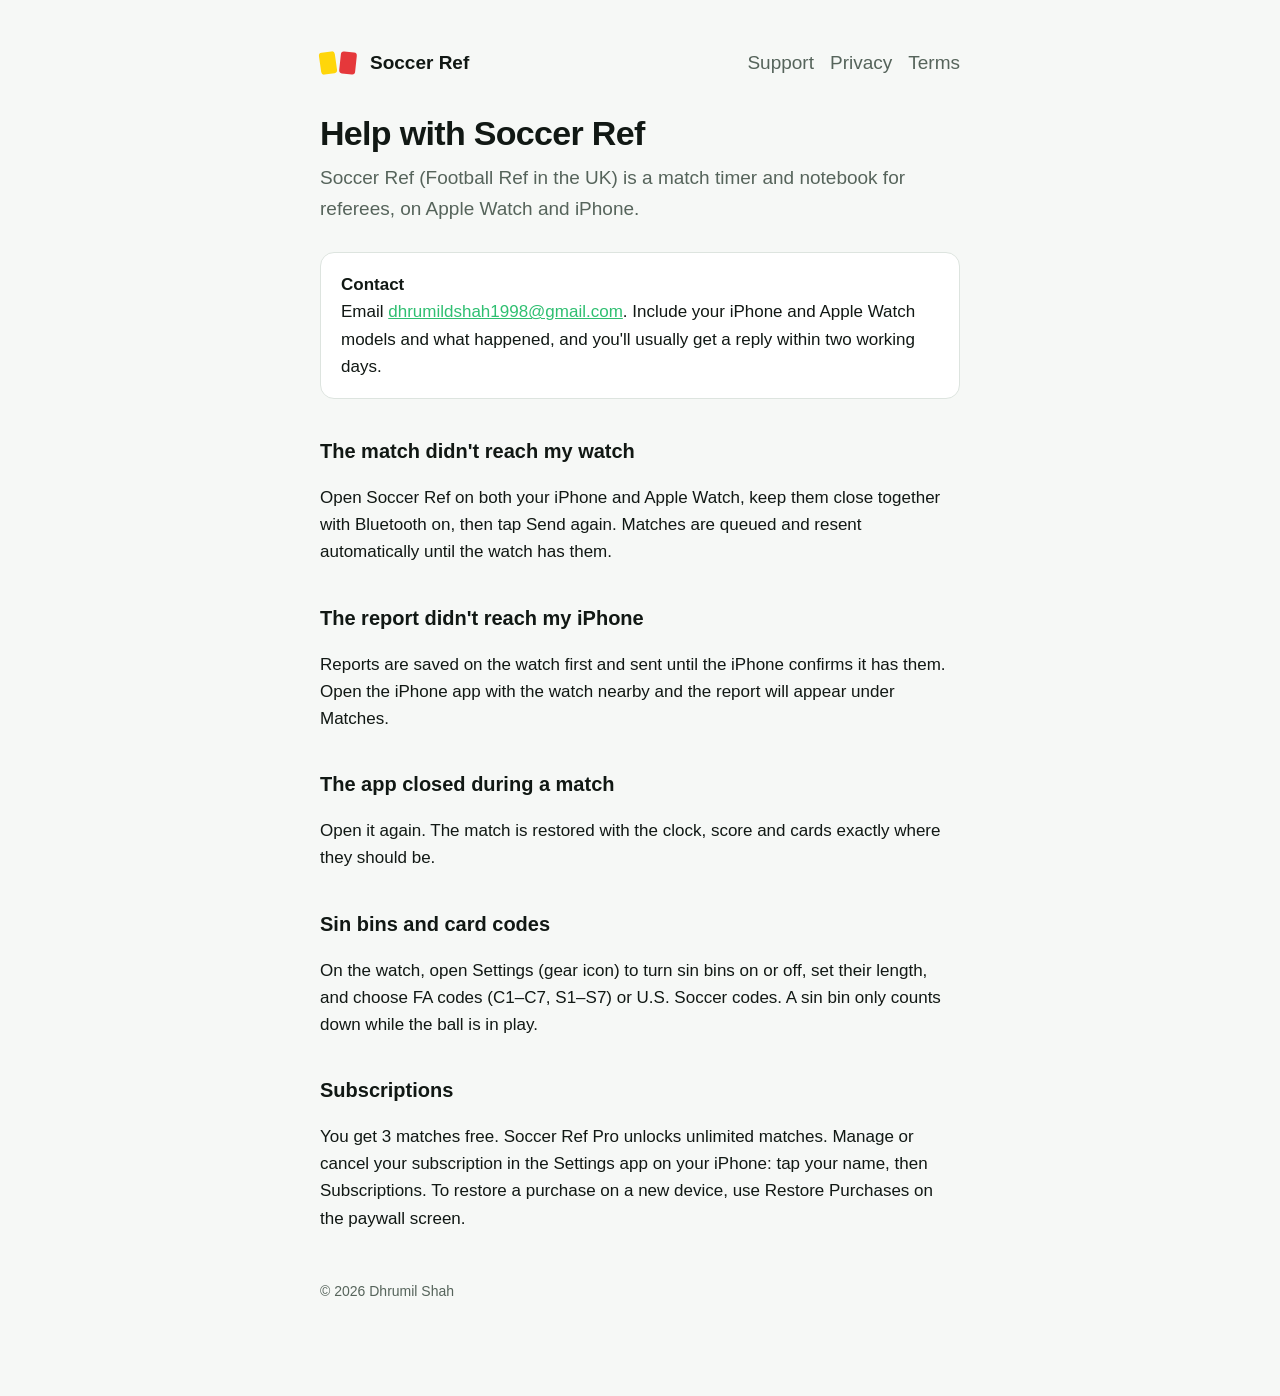
==== index.html @ 50238160 "Add files via upload" ====
<!doctype html><html lang="en"><head><meta charset="utf-8"><meta name="viewport" content="width=device-width,initial-scale=1"><link rel="stylesheet" href="style.css"><title>Soccer Ref Support</title><meta name="description" content="Help and contact for Soccer Ref (Football Ref in the UK), the Apple Watch app for referees."></head><body><main>
<header><span class="cards" aria-hidden="true"><i></i><i></i></span><a href="./">Soccer Ref</a><nav><a href="./">Support</a><a href="privacy.html">Privacy</a><a href="terms.html">Terms</a></nav></header>
<h1>Help with Soccer Ref</h1>
<p class="lede">Soccer Ref (Football Ref in the UK) is a match timer and notebook for referees, on Apple Watch and iPhone.</p>
<div class="box"><strong>Contact</strong><br>Email <a href="mailto:dhrumildshah1998@gmail.com?subject=Soccer%20Ref%20support">dhrumildshah1998@gmail.com</a>. Include your iPhone and Apple Watch models and what happened, and you'll usually get a reply within two working days.</div>
<h2>The match didn't reach my watch</h2>
<p>Open Soccer Ref on both your iPhone and Apple Watch, keep them close together with Bluetooth on, then tap Send again. Matches are queued and resent automatically until the watch has them.</p>
<h2>The report didn't reach my iPhone</h2>
<p>Reports are saved on the watch first and sent until the iPhone confirms it has them. Open the iPhone app with the watch nearby and the report will appear under Matches.</p>
<h2>The app closed during a match</h2>
<p>Open it again. The match is restored with the clock, score and cards exactly where they should be.</p>
<h2>Sin bins and card codes</h2>
<p>On the watch, open Settings (gear icon) to turn sin bins on or off, set their length, and choose FA codes (C1–C7, S1–S7) or U.S. Soccer codes. A sin bin only counts down while the ball is in play.</p>
<h2>Subscriptions</h2>
<p>You get 3 matches free. Soccer Ref Pro unlocks unlimited matches. Manage or cancel your subscription in the Settings app on your iPhone: tap your name, then Subscriptions. To restore a purchase on a new device, use Restore Purchases on the paywall screen.</p>
<p class="small">© 2026 Dhrumil Shah</p>
</main></body></html>
---- style.css ----
:root{--bg:#0f1512;--fg:#eef2ee;--muted:#9fb0a6;--line:#24302a;--card:#16201b;--yellow:#ffd60a;--red:#e5383b;--green:#2fbf71}
@media (prefers-color-scheme: light){:root{--bg:#f6f8f6;--fg:#111814;--muted:#56645b;--line:#dde4df;--card:#fff}}
*{box-sizing:border-box}html{-webkit-text-size-adjust:100%}
body{margin:0;background:var(--bg);color:var(--fg);font:17px/1.6 -apple-system,BlinkMacSystemFont,"SF Pro Text","Segoe UI",Roboto,sans-serif}
main{max-width:680px;margin:0 auto;padding:48px 20px 80px}
header{display:flex;align-items:center;gap:14px;margin-bottom:36px}
.cards{display:flex;gap:4px}.cards i{display:block;width:16px;height:22px;border-radius:3px}
.cards i:first-child{background:var(--yellow);transform:rotate(-8deg)}.cards i:last-child{background:var(--red);transform:rotate(6deg)}
header a{color:var(--fg);text-decoration:none;font-weight:700;font-size:19px}
nav{margin-left:auto;display:flex;gap:16px;font-size:15px}nav a{color:var(--muted);font-weight:500}
h1{font-size:34px;line-height:1.15;margin:0 0 10px;letter-spacing:-.02em}
h2{font-size:20px;margin:36px 0 8px}
p,li{color:var(--fg)}.lede{color:var(--muted);font-size:19px;margin:0 0 28px}
a{color:var(--green)}ul{padding-left:20px}
.box{background:var(--card);border:1px solid var(--line);border-radius:14px;padding:18px 20px;margin:18px 0}
.small{color:var(--muted);font-size:14px;margin-top:48px}
:focus-visible{outline:2px solid var(--green);outline-offset:2px}
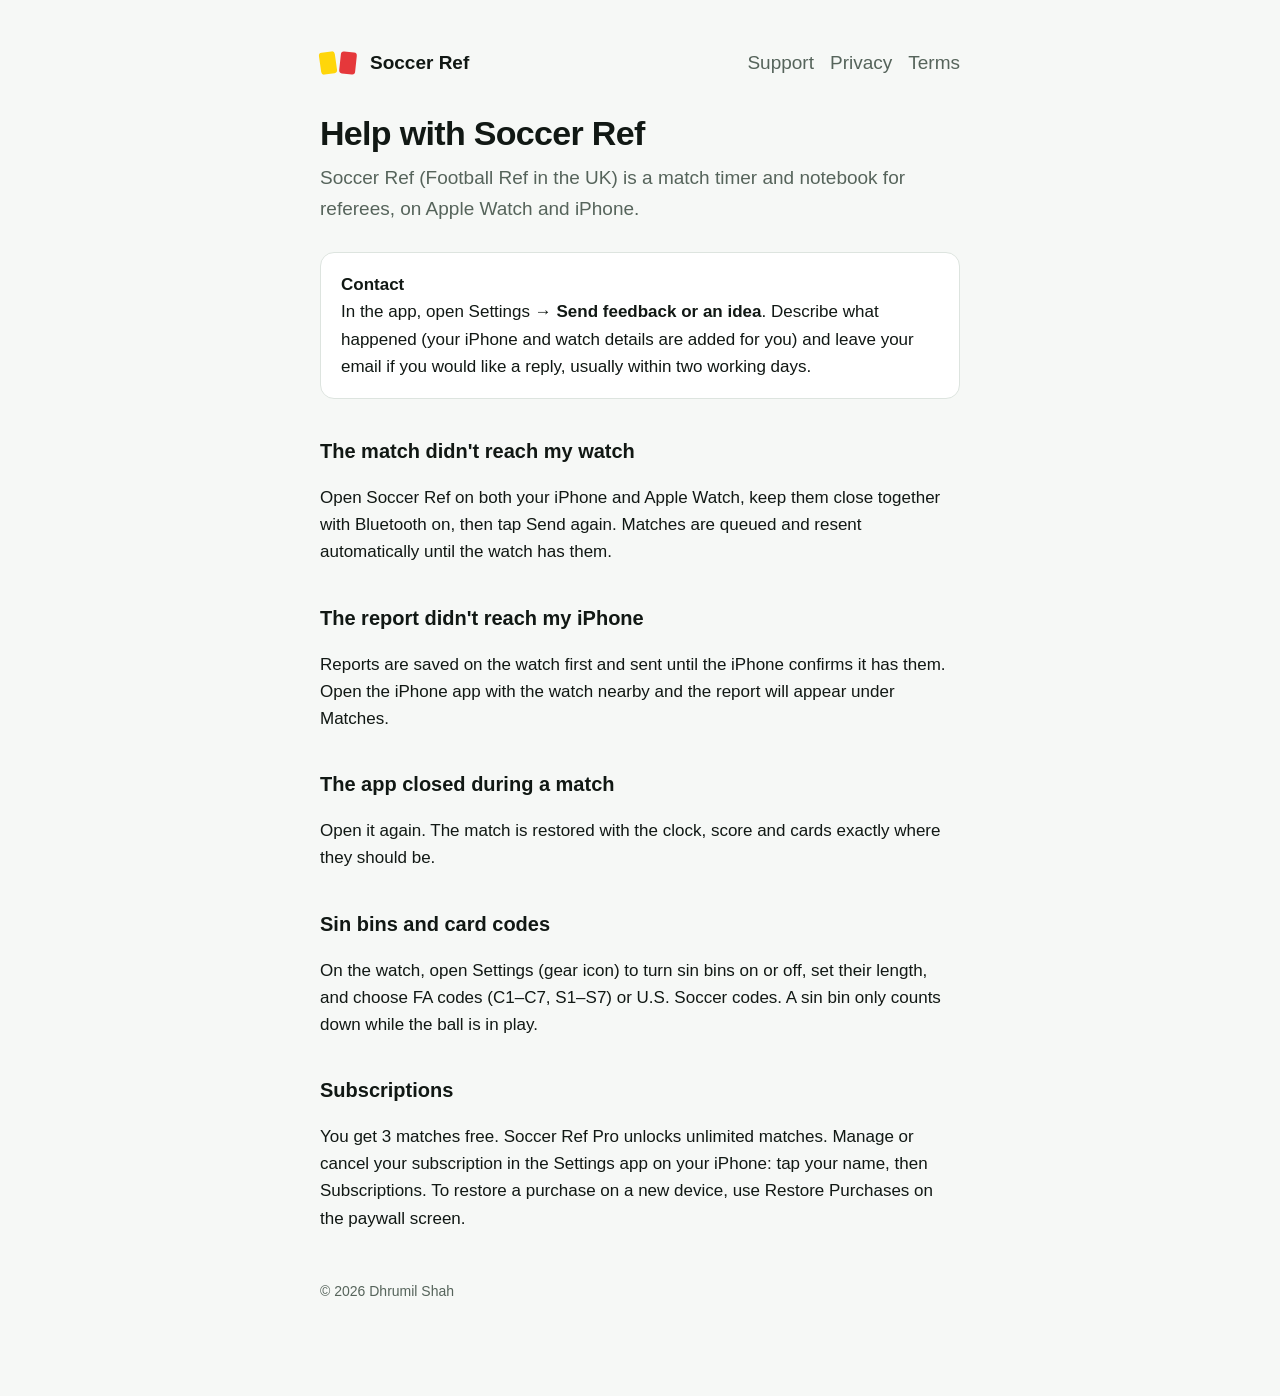
==== commit 0c360e75: "Add files via upload" ====
--- a/index.html
+++ b/index.html
@@ -2,7 +2,7 @@
 <header><span class="cards" aria-hidden="true"><i></i><i></i></span><a href="./">Soccer Ref</a><nav><a href="./">Support</a><a href="privacy.html">Privacy</a><a href="terms.html">Terms</a></nav></header>
 <h1>Help with Soccer Ref</h1>
 <p class="lede">Soccer Ref (Football Ref in the UK) is a match timer and notebook for referees, on Apple Watch and iPhone.</p>
-<div class="box"><strong>Contact</strong><br>Email <a href="mailto:dhrumildshah1998@gmail.com?subject=Soccer%20Ref%20support">dhrumildshah1998@gmail.com</a>. Include your iPhone and Apple Watch models and what happened, and you'll usually get a reply within two working days.</div>
+<div class="box"><strong>Contact</strong><br>In the app, open Settings → <strong>Send feedback or an idea</strong>. Describe what happened (your iPhone and watch details are added for you) and leave your email if you would like a reply, usually within two working days.</div>
 <h2>The match didn't reach my watch</h2>
 <p>Open Soccer Ref on both your iPhone and Apple Watch, keep them close together with Bluetooth on, then tap Send again. Matches are queued and resent automatically until the watch has them.</p>
 <h2>The report didn't reach my iPhone</h2>
